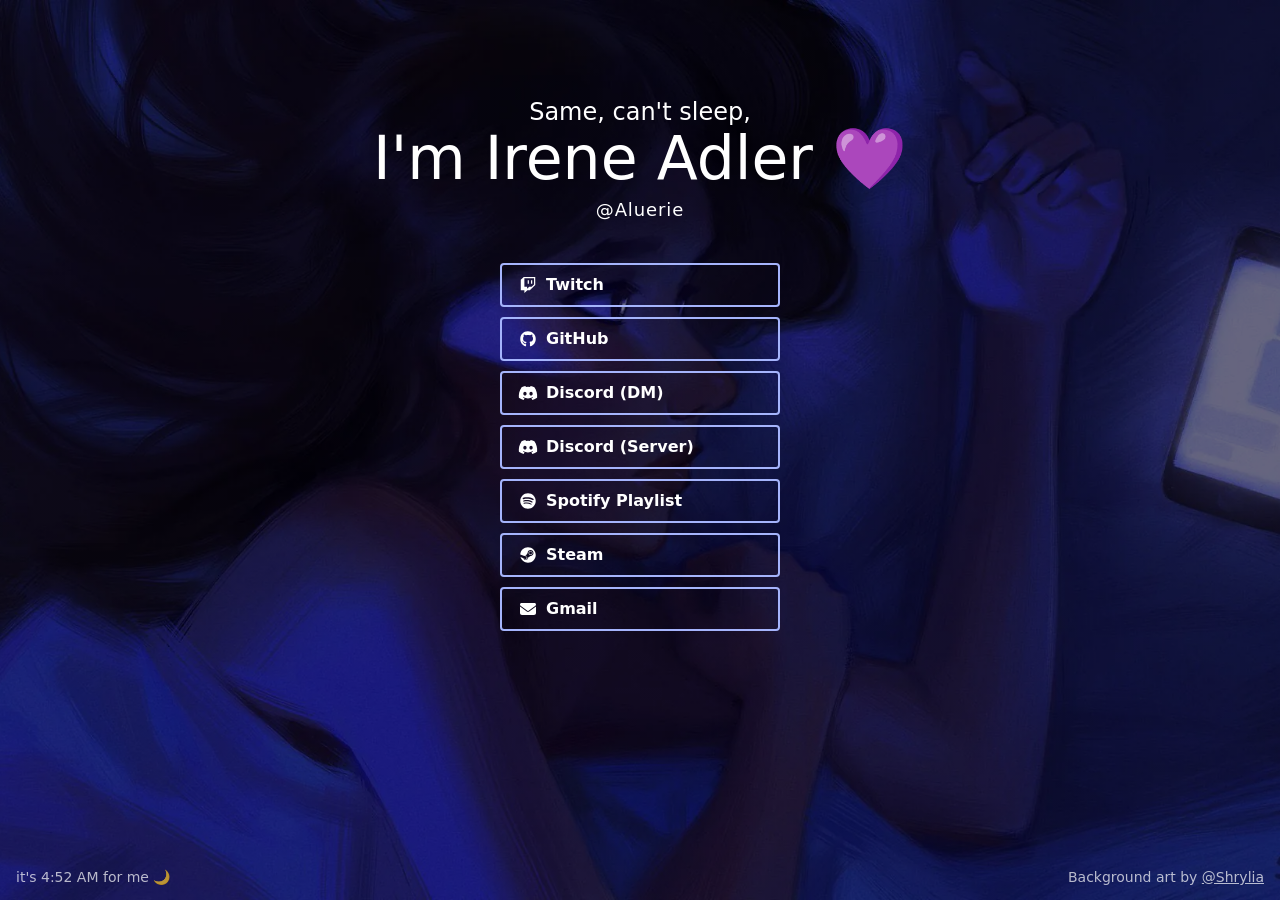
==== index.html @ 404676a6 "➕ Add a commented-out Bluesky link" ====
<!DOCTYPE html>
<html lang="en">
  <head>
    <meta charset="UTF-8">
    <meta name="viewport" content="width=device-width, initial-scale=1.0">
    <title>Irene Adler 💜 (@Aluerie)</title>
    <meta name="description"
          content="Hello there, I'm Irene Adler 💜 (@Aluerie). Links to my Twitch, GitHub, Discord and more.">
    <meta property="og:type" content="website">
    <meta property="og:url" content="https://aluerie.github.io/">
    <meta property="og:title" content="Hello there, I'm Irene Adler 💜 (@Aluerie)">
    <meta property="og:description" content="Links to my Twitch, GitHub, Discord and more">
    <!-- Link preview image, rendered from .github/og-image.html (see README). -->
    <meta property="og:image" content="https://aluerie.github.io/img/og.jpg">
    <meta property="og:image:width" content="1200">
    <meta property="og:image:height" content="630">
    <meta property="og:image:alt" content="Hello there, I'm Irene Adler 💜 @Aluerie, with Twitch, GitHub, Discord, Spotify and Steam links, over art of a girl lying in bed at night lit by her phone">
    <meta name="twitter:card" content="summary_large_image">
    <meta name="twitter:image" content="https://aluerie.github.io/img/og.jpg">
    <meta name="theme-color" content="#6366f1">
    <!-- Discord card shown when the link is posted in Discord.
         Its buttons copy the link list in <main> below: when a link changes, update both.
         Max 5 buttons per row; buttons only accept web links (no mailto:).
         Test after pushing: wait ~10 min, then post https://aluerie.github.io/?v=<new number>. -->
    <script id="discord:component-embed" type="application/json">
      {
        "component": {
          "type": 17,
          "accent_color": 6514417,
          "components": [
            {
              "type": 9,
              "components": [
                { "type": 10, "content": "### Hello there, I'm Irene Adler 💜\n-# @Aluerie" },
                { "type": 10, "content": "Links to my Twitch, GitHub, Discord and more" }
              ],
              "accessory": {
                "type": 11,
                "media": { "url": "https://avatars.githubusercontent.com/u/33165440" }
              }
            },
            {
              "type": 12,
              "items": [
                {
                  "media": { "url": "https://aluerie.github.io/img/background.jpg" },
                  "description": "A girl lying in bed at night, lit by the blue glow of her phone"
                }
              ]
            },
            {
              "type": 1,
              "components": [
                { "type": 2, "style": 5, "label": "Twitch", "emoji": { "name": "🎦" }, "url": "https://www.twitch.tv/irene_adler__" },
                { "type": 2, "style": 5, "label": "GitHub", "emoji": { "name": "💻" }, "url": "https://github.com/Aluerie" },
                { "type": 2, "style": 5, "label": "Discord (DM)", "emoji": { "name": "💬" }, "url": "https://discord.com/users/312204139751014400" },
                { "type": 2, "style": 5, "label": "Discord (Server)", "emoji": { "name": "🏠" }, "url": "https://discord.gg/K8FuDeP" }
              ]
            },
            {
              "type": 1,
              "components": [
                { "type": 2, "style": 5, "label": "Spotify Playlist", "emoji": { "name": "🎵" }, "url": "https://open.spotify.com/playlist/7fVAcuDPLVAUL8555vy8Kz" },
                { "type": 2, "style": 5, "label": "Steam", "emoji": { "name": "🎮" }, "url": "https://steamcommunity.com/id/dorothy_a/" }
              ]
            },
            { "type": 14, "divider": true, "spacing": 1 },
            { "type": 10, "content": "-# ✉️ aluerie@gmail.com · Background art by [@Shrylia](https://x.com/shrylia)" }
          ]
        }
      }
    </script>
    <link rel="icon" type="image/png" href="img/favicon.png">
    <link rel="apple-touch-icon" href="apple-touch-icon.png">
    <link rel="stylesheet" href="css/style.css">
    <script src="js/eggs.js" defer></script>
    <script src="js/hearts.js" defer></script>
    <script src="js/page.js" defer></script>
    <script src="js/status.js" defer></script>
  </head>
  <body>
    <!-- Icons: Font Awesome Free 6.5.2 by @fontawesome - https://fontawesome.com
         License - https://fontawesome.com/license/free (Icons: CC BY 4.0) -->
    <svg class="sprite" aria-hidden="true">
        <symbol id="i-twitch" viewBox="0 0 512 512"><path d="M391.17,103.47H352.54v109.7h38.63ZM285,103H246.37V212.75H285ZM120.83,0,24.31,91.42V420.58H140.14V512l96.53-91.42h77.25L487.69,256V0ZM449.07,237.75l-77.22,73.12H294.61l-67.6,64v-64H140.14V36.58H449.07Z"/></symbol>
        <symbol id="i-github" viewBox="0 0 496 512"><path d="M165.9 397.4c0 2-2.3 3.6-5.2 3.6-3.3.3-5.6-1.3-5.6-3.6 0-2 2.3-3.6 5.2-3.6 3-.3 5.6 1.3 5.6 3.6zm-31.1-4.5c-.7 2 1.3 4.3 4.3 4.9 2.6 1 5.6 0 6.2-2s-1.3-4.3-4.3-5.2c-2.6-.7-5.5.3-6.2 2.3zm44.2-1.7c-2.9.7-4.9 2.6-4.6 4.9.3 2 2.9 3.3 5.9 2.6 2.9-.7 4.9-2.6 4.6-4.6-.3-1.9-3-3.2-5.9-2.9zM244.8 8C106.1 8 0 113.3 0 252c0 110.9 69.8 205.8 169.5 239.2 12.8 2.3 17.3-5.6 17.3-12.1 0-6.2-.3-40.4-.3-61.4 0 0-70 15-84.7-29.8 0 0-11.4-29.1-27.8-36.6 0 0-22.9-15.7 1.6-15.4 0 0 24.9 2 38.6 25.8 21.9 38.6 58.6 27.5 72.9 20.9 2.3-16 8.8-27.1 16-33.7-55.9-6.2-112.3-14.3-112.3-110.5 0-27.5 7.6-41.3 23.6-58.9-2.6-6.5-11.1-33.3 2.6-67.9 20.9-6.5 69 27 69 27 20-5.6 41.5-8.5 62.8-8.5s42.8 2.9 62.8 8.5c0 0 48.1-33.6 69-27 13.7 34.7 5.2 61.4 2.6 67.9 16 17.7 25.8 31.5 25.8 58.9 0 96.5-58.9 104.2-114.8 110.5 9.2 7.9 17 22.9 17 46.4 0 33.7-.3 75.4-.3 83.6 0 6.5 4.6 14.4 17.3 12.1C428.2 457.8 496 362.9 496 252 496 113.3 383.5 8 244.8 8zM97.2 352.9c-1.3 1-1 3.3.7 5.2 1.6 1.6 3.9 2.3 5.2 1 1.3-1 1-3.3-.7-5.2-1.6-1.6-3.9-2.3-5.2-1zm-10.8-8.1c-.7 1.3.3 2.9 2.3 3.9 1.6 1 3.6.7 4.3-.7.7-1.3-.3-2.9-2.3-3.9-2-.6-3.6-.3-4.3.7zm32.4 35.6c-1.6 1.3-1 4.3 1.3 6.2 2.3 2.3 5.2 2.6 6.5 1 1.3-1.3.7-4.3-1.3-6.2-2.2-2.3-5.2-2.6-6.5-1zm-11.4-14.7c-1.6 1-1.6 3.6 0 5.9 1.6 2.3 4.3 3.3 5.6 2.3 1.6-1.3 1.6-3.9 0-6.2-1.4-2.3-4-3.3-5.6-2z"/></symbol>
        <symbol id="i-discord" viewBox="0 0 640 512"><path d="M524.531,69.836a1.5,1.5,0,0,0-.764-.7A485.065,485.065,0,0,0,404.081,32.03a1.816,1.816,0,0,0-1.923.91,337.461,337.461,0,0,0-14.9,30.6,447.848,447.848,0,0,0-134.426,0,309.541,309.541,0,0,0-15.135-30.6,1.89,1.89,0,0,0-1.924-.91A483.689,483.689,0,0,0,116.085,69.137a1.712,1.712,0,0,0-.788.676C39.068,183.651,18.186,294.69,28.43,404.354a2.016,2.016,0,0,0,.765,1.375A487.666,487.666,0,0,0,176.02,479.918a1.9,1.9,0,0,0,2.063-.676A348.2,348.2,0,0,0,208.12,430.4a1.86,1.86,0,0,0-1.019-2.588,321.173,321.173,0,0,1-45.868-21.853,1.885,1.885,0,0,1-.185-3.126c3.082-2.309,6.166-4.711,9.109-7.137a1.819,1.819,0,0,1,1.9-.256c96.229,43.917,200.41,43.917,295.5,0a1.812,1.812,0,0,1,1.924.233c2.944,2.426,6.027,4.851,9.132,7.16a1.884,1.884,0,0,1-.162,3.126,301.407,301.407,0,0,1-45.89,21.83,1.875,1.875,0,0,0-1,2.611,391.055,391.055,0,0,0,30.014,48.815,1.864,1.864,0,0,0,2.063.7A486.048,486.048,0,0,0,610.7,405.729a1.882,1.882,0,0,0,.765-1.352C623.729,277.594,590.933,167.465,524.531,69.836ZM222.491,337.58c-28.972,0-52.844-26.587-52.844-59.239S193.056,219.1,222.491,219.1c29.665,0,53.306,26.82,52.843,59.239C275.334,310.993,251.924,337.58,222.491,337.58Zm195.38,0c-28.971,0-52.843-26.587-52.843-59.239S388.437,219.1,417.871,219.1c29.667,0,53.307,26.82,52.844,59.239C470.715,310.993,447.538,337.58,417.871,337.58Z"/></symbol>
        <symbol id="i-spotify" viewBox="0 0 496 512"><path d="M248 8C111.1 8 0 119.1 0 256s111.1 248 248 248 248-111.1 248-248S384.9 8 248 8zm100.7 364.9c-4.2 0-6.8-1.3-10.7-3.6-62.4-37.6-135-39.2-206.7-24.5-3.9 1-9 2.6-11.9 2.6-9.7 0-15.8-7.7-15.8-15.8 0-10.3 6.1-15.2 13.6-16.8 81.9-18.1 165.6-16.5 237 26.2 6.1 3.9 9.7 7.4 9.7 16.5s-7.1 15.4-15.2 15.4zm26.9-65.6c-5.2 0-8.7-2.3-12.3-4.2-62.5-37-155.7-51.9-238.6-29.4-4.8 1.3-7.4 2.6-11.9 2.6-10.7 0-19.4-8.7-19.4-19.4s5.2-17.8 15.5-20.7c27.8-7.8 56.2-13.6 97.8-13.6 64.9 0 127.6 16.1 177 45.5 8.1 4.8 11.3 11 11.3 19.7-.1 10.8-8.5 19.5-19.4 19.5zm31-76.2c-5.2 0-8.4-1.3-12.9-3.9-71.2-42.5-198.5-52.7-280.9-29.7-3.6 1-8.1 2.6-12.9 2.6-13.2 0-23.3-10.3-23.3-23.6 0-13.6 8.4-21.3 17.4-23.9 35.2-10.3 74.6-15.2 117.5-15.2 73 0 149.5 15.2 205.4 47.8 7.8 4.5 12.9 10.7 12.9 22.6 0 13.6-11 23.3-23.2 23.3z"/></symbol>
        <symbol id="i-steam" viewBox="0 0 496 512"><path d="M496 256c0 137-111.2 248-248.4 248-113.8 0-209.6-76.3-239-180.4l95.2 39.3c6.4 32.1 34.9 56.4 68.9 56.4 39.2 0 71.9-32.4 70.2-73.5l84.5-60.2c52.1 1.3 95.8-40.9 95.8-93.5 0-51.6-42-93.5-93.7-93.5s-93.7 42-93.7 93.5v1.2L176.6 279c-15.5-.9-30.7 3.4-43.5 12.1L0 236.1C10.2 108.4 117.1 8 247.6 8 384.8 8 496 119 496 256zM155.7 384.3l-30.5-12.6a52.79 52.79 0 0 0 27.2 25.8c26.9 11.2 57.8-1.6 69-28.4 5.4-13 5.5-27.3.1-40.3-5.4-13-15.5-23.2-28.5-28.6-12.9-5.4-26.7-5.2-38.9-.6l31.5 13c19.8 8.2 29.2 30.9 20.9 50.7-8.3 19.9-31 29.2-50.8 21zm173.8-129.9c-34.4 0-62.4-28-62.4-62.3s28-62.3 62.4-62.3 62.4 28 62.4 62.3-27.9 62.3-62.4 62.3zm.1-15.6c25.9 0 46.9-21 46.9-46.8 0-25.9-21-46.8-46.9-46.8s-46.9 21-46.9 46.8c.1 25.8 21.1 46.8 46.9 46.8z"/></symbol>
        <symbol id="i-reddit-alien" viewBox="0 0 512 512"><path d="M373 138.6c-25.2 0-46.3-17.5-51.9-41l0 0c-30.6 4.3-54.2 30.7-54.2 62.4l0 .2c47.4 1.8 90.6 15.1 124.9 36.3c12.6-9.7 28.4-15.5 45.5-15.5c41.3 0 74.7 33.4 74.7 74.7c0 29.8-17.4 55.5-42.7 67.5c-2.4 86.8-97 156.6-213.2 156.6S45.5 410.1 43 323.4C17.6 311.5 0 285.7 0 255.7c0-41.3 33.4-74.7 74.7-74.7c17.2 0 33 5.8 45.7 15.6c34-21.1 76.8-34.4 123.7-36.4l0-.3c0-44.3 33.7-80.9 76.8-85.5C325.8 50.2 347.2 32 373 32c29.4 0 53.3 23.9 53.3 53.3s-23.9 53.3-53.3 53.3zM157.5 255.3c-20.9 0-38.9 20.8-40.2 47.9s17.1 38.1 38 38.1s36.6-9.8 37.8-36.9s-14.7-49.1-35.7-49.1zM395 303.1c-1.2-27.1-19.2-47.9-40.2-47.9s-36.9 22-35.7 49.1c1.2 27.1 16.9 36.9 37.8 36.9s39.3-11 38-38.1zm-60.1 70.8c1.5-3.6-1-7.7-4.9-8.1c-23-2.3-47.9-3.6-73.8-3.6s-50.8 1.3-73.8 3.6c-3.9 .4-6.4 4.5-4.9 8.1c12.9 30.8 43.3 52.4 78.7 52.4s65.8-21.6 78.7-52.4z"/></symbol>
        <symbol id="i-x-twitter" viewBox="0 0 512 512"><path d="M389.2 48h70.6L305.6 224.2 487 464H345L233.7 318.6 106.5 464H35.8L200.7 275.5 26.8 48H172.4L272.9 180.9 389.2 48zM364.4 421.8h39.1L151.1 88h-42L364.4 421.8z"/></symbol>
        <!-- From Font Awesome Free 6.7.2 (6.5.2 has no Bluesky logo). -->
        <symbol id="i-bluesky" viewBox="0 0 512 512"><path d="M111.8 62.2C170.2 105.9 233 194.7 256 242.4c23-47.6 85.8-136.4 144.2-180.2c42.1-31.6 110.3-56 110.3 21.8c0 15.5-8.9 130.5-14.1 149.2C478.2 298 412 314.6 353.1 304.5c102.9 17.5 129.1 75.5 72.5 133.5c-107.4 110.2-154.3-27.6-166.3-62.9l0 0c-1.7-4.9-2.6-7.8-3.3-7.8s-1.6 3-3.3 7.8l0 0c-12 35.3-59 173.1-166.3 62.9c-56.5-58-30.4-116 72.5-133.5C100 314.6 33.8 298 15.7 233.1C10.4 214.4 1.5 99.4 1.5 83.9c0-77.8 68.2-53.4 110.3-21.8z"/></symbol>
        <symbol id="i-envelope" viewBox="0 0 512 512"><path d="M48 64C21.5 64 0 85.5 0 112c0 15.1 7.1 29.3 19.2 38.4L236.8 313.6c11.4 8.5 27 8.5 38.4 0L492.8 150.4c12.1-9.1 19.2-23.3 19.2-38.4c0-26.5-21.5-48-48-48H48zM0 176V384c0 35.3 28.7 64 64 64H448c35.3 0 64-28.7 64-64V176L294.4 339.2c-22.8 17.1-54 17.1-76.8 0L0 176z"/></symbol>
    </svg>
    <main>
      <p class="greeting">Hello there,</p>
      <h1>I'm Irene Adler <span class="heart-egg">💜</span></h1>
      <button class="handle" type="button" title="Copy handle">@Aluerie</button>
      <!-- These links are repeated in the Discord card JSON in <head>: when a link changes, update both.
           A new button needs a brand-* class in css/style.css and, if it's a new logo, an icon <symbol> above. -->
      <ul>
        <li>
          <a class="link-btn brand-twitch" href="https://www.twitch.tv/irene_adler__">
            <svg class="icon" aria-hidden="true"><use href="#i-twitch"/></svg><span>Twitch</span></a>
        </li>
        <li>
          <a class="link-btn brand-github" href="https://github.com/Aluerie">
            <svg class="icon" aria-hidden="true"><use href="#i-github"/></svg><span>GitHub</span></a>
        </li>
        <li>
          <a class="link-btn brand-discord" href="https://discord.com/users/312204139751014400">
            <svg class="icon" aria-hidden="true"><use href="#i-discord"/></svg><span>Discord (DM)</span></a>
        </li>
        <li>
          <a class="link-btn brand-discord" href="https://discord.gg/K8FuDeP">
            <svg class="icon" aria-hidden="true"><use href="#i-discord"/></svg><span>Discord (Server)</span></a>
        </li>
        <li>
          <a class="link-btn brand-spotify" href="https://open.spotify.com/playlist/7fVAcuDPLVAUL8555vy8Kz">
            <svg class="icon" aria-hidden="true"><use href="#i-spotify"/></svg><span>Spotify Playlist</span></a>
        </li>
        <li>
          <a class="link-btn brand-steam" href="https://steamcommunity.com/id/dorothy_a/">
            <svg class="icon" aria-hidden="true"><use href="#i-steam"/></svg><span>Steam</span></a>
        </li>
        <!--
        <li>
          <a class="link-btn brand-reddit" href="https://www.reddit.com/u/Aluerie">
            <svg class="icon" aria-hidden="true"><use href="#i-reddit-alien"/></svg><span>Reddit</span></a>
        </li>
        <li>
          <a class="link-btn brand-x" href="https://x.com/AluerieX">
            <svg class="icon" aria-hidden="true"><use href="#i-x-twitter"/></svg><span>X</span></a>
        </li>
        <li>
          <a class="link-btn brand-bluesky" href="https://bsky.app/profile/aluerie.bsky.social">
            <svg class="icon" aria-hidden="true"><use href="#i-bluesky"/></svg><span>Bluesky</span></a>
        </li>
        -->
        <li>
          <a class="link-btn brand-email" href="mailto:aluerie@gmail.com">
            <svg class="icon" aria-hidden="true"><use href="#i-envelope"/></svg><span>Gmail</span></a>
        </li>
      </ul>
    </main>
    <p class="my-time" hidden></p>
    <footer>
      Background art by <a href="https://x.com/shrylia">@Shrylia</a>
    </footer>
  </body>
</html>
---- css/style.css ----
:root {
    --accent: #6366f1;
    --accent-light: #a5b4fc;
}

*,
*::before,
*::after {
    box-sizing: border-box;
}

body {
    margin: 0;
    padding: 6rem 1rem 2rem;
    font-family: ui-sans-serif, system-ui, sans-serif, "Apple Color Emoji", "Segoe UI Emoji", "Segoe UI Symbol", "Noto Color Emoji";
    line-height: 1.5;
    color: #fff;
    background-color: #0b0b2a;
    background-image: linear-gradient(rgba(0, 0, 0, 0.5), rgba(0, 0, 0, 0.5)), url('../img/background.jpg');
    /* Browsers that understand this load the smaller WebP; older ones keep the JPG above. */
    background-image: linear-gradient(rgba(0, 0, 0, 0.5), rgba(0, 0, 0, 0.5)),
        image-set(url('../img/background.webp') type('image/webp'), url('../img/background.jpg') type('image/jpeg'));
    background-position: center;
    background-size: cover;
    background-repeat: no-repeat;
    background-attachment: fixed;
    min-height: 100vh;
    user-select: none;
    -webkit-user-select: none;
}

main {
    text-align: center;
}

p,
h1,
ul {
    margin: 0;
}

.greeting {
    font-size: 1.5rem;
    line-height: 2rem;
}

h1 {
    font-size: clamp(2.25rem, 9vw, 3.75rem);
    font-weight: normal;
    line-height: 1;
}

.handle {
    margin-top: 0.5rem;
    padding: 0 0.25rem;
    border: 0;
    border-radius: 0.25rem;
    background: none;
    color: inherit;
    font: inherit;
    font-size: 1.125rem;
    letter-spacing: 0.05em;
    cursor: pointer;
}

.handle:hover {
    color: var(--accent-light);
}

.handle:focus-visible {
    outline: 2px solid var(--accent-light);
    outline-offset: 2px;
}

/* "it's 1:52 AM for me 🌙" in the bottom-left corner, opposite the art credit. */
.my-time {
    position: fixed;
    left: 1rem;
    bottom: calc(0.75rem + env(safe-area-inset-bottom, 0px));
    margin: 0;
    font-size: 0.875rem;
    opacity: 0.7;
}

/* "🎵 Небо · SadSvit" just above the clock while I'm listening to something. */
.now-playing {
    position: fixed;
    left: 1rem;
    bottom: calc(2.15rem + env(safe-area-inset-bottom, 0px));
    max-width: calc(100vw - 2rem);
    margin: 0;
    overflow: hidden;
    font-size: 0.875rem;
    white-space: nowrap;
    text-overflow: ellipsis;
    opacity: 0.7;
}

/* Twitch button while the stream is live: a pulsing glow and a LIVE badge. */
.link-btn.is-live {
    border-color: #a970ff;
    box-shadow: 0 0 14px rgba(169, 112, 255, 0.6);
}

.live-badge {
    margin-left: auto;
    padding: 0 0.4rem;
    border-radius: 0.25rem;
    background: #e91916;
    font-size: 0.75rem;
    letter-spacing: 0.05em;
    line-height: 1.4;
}

@keyframes live-pulse {
    50% { box-shadow: 0 0 26px rgba(169, 112, 255, 0.95); }
}

@media (prefers-reduced-motion: no-preference) {
    .link-btn.is-live {
        animation: live-pulse 2s ease-in-out infinite;
    }
}

ul {
    list-style: none;
    padding: 0;
    margin-top: 2.5rem;
}

li {
    margin-bottom: 10px;
}

li:last-child {
    margin-bottom: 0;
}

.link-btn {
    display: inline-flex;
    align-items: center;
    gap: 0.5rem;
    min-width: 280px;
    padding: 0.5rem 1rem;
    border: 2px solid var(--accent-light);
    border-radius: 0.25rem;
    color: inherit;
    font-weight: bold;
    text-decoration: none;
    -webkit-user-drag: none;
    transition: background-color 0.2s, box-shadow 0.2s;
}

.link-btn-center {
    justify-content: center;
}

button.link-btn {
    background: none;
    font: inherit;
    font-weight: bold;
    cursor: pointer;
}

.link-btn .icon {
    width: 1.25em;
    height: 1em;
    flex-shrink: 0;
    fill: currentColor;
    transition: color 0.2s;
}

.link-btn:hover {
    background-color: rgba(99, 102, 241, 0.3);
    box-shadow: 0 0 18px rgba(99, 102, 241, 0.6);
}

/* Logo colour each button turns to on hover. */
.brand-twitch { --brand: #a970ff; }
.brand-github { --brand: #ffffff; }
.brand-discord { --brand: #5865f2; }
.brand-spotify { --brand: #1ed760; }
.brand-steam { --brand: #66c0f4; }
.brand-reddit { --brand: #ff4500; }
.brand-x { --brand: #ffffff; }
.brand-bluesky { --brand: #1185fe; }
.brand-email { --brand: #ea4335; }

/* Holds the icon shapes; never shown itself. */
.sprite {
    position: absolute;
    width: 0;
    height: 0;
}

.link-btn:hover .icon {
    color: var(--brand, currentColor);
}

/* Fade the page in piece by piece when it opens. */
@keyframes rise {
    from {
        opacity: 0;
        transform: translateY(8px);
    }
}

@media (prefers-reduced-motion: no-preference) {
    .greeting,
    h1,
    .handle,
    li {
        animation: rise 0.5s ease-out both;
    }

    h1 { animation-delay: 80ms; }
    .handle { animation-delay: 160ms; }
    li:nth-child(1) { animation-delay: 240ms; }
    li:nth-child(2) { animation-delay: 300ms; }
    li:nth-child(3) { animation-delay: 360ms; }
    li:nth-child(4) { animation-delay: 420ms; }
    li:nth-child(5) { animation-delay: 480ms; }
    li:nth-child(6) { animation-delay: 540ms; }
    li:nth-child(7) { animation-delay: 600ms; }
}

.link-btn:focus-visible {
    outline: 2px solid var(--accent-light);
    outline-offset: 2px;
}

.heart {
    position: fixed;
    z-index: 10;
    pointer-events: none;
    user-select: none;
    line-height: 1;
}

/* Pop-up notifications used by the easter eggs: a stack in the top-right corner. */
.toasts {
    position: fixed;
    top: calc(1rem + env(safe-area-inset-top, 0px));
    right: 1rem;
    z-index: 30;
    width: min(23rem, calc(100vw - 2rem));
    transition: height 0.3s;
}

.toast {
    position: absolute;
    top: 0;
    right: 0;
    left: 0;
    overflow: hidden;
    padding: 0.75rem 1rem;
    border: 1px solid rgba(165, 180, 252, 0.35);
    border-radius: 0.875rem;
    background: rgba(17, 17, 48, 0.92);
    -webkit-backdrop-filter: blur(12px);
    backdrop-filter: blur(12px);
    box-shadow: 0 8px 30px rgba(0, 0, 0, 0.45);
    cursor: pointer;
    transform-origin: top center;
    transition: transform 0.3s ease, opacity 0.3s, height 0.3s ease, color 0.3s;
}

/* Cards behind the front one only show their edge, so hide their text. */
.toast.behind {
    color: transparent;
}

.toast.behind .toast-app {
    opacity: 0;
}

.toast.entering {
    opacity: 0 !important;
    transform: translateX(110%) !important;
}

.toast.leaving {
    opacity: 0 !important;
    transform: translateX(110%) !important;
    pointer-events: none;
}

/* Header row, like a phone notification: [icon] App name ........ now */
.toast-app {
    display: flex;
    align-items: center;
    gap: 0.5rem;
    margin-bottom: 0.35rem;
    font-size: 0.8rem;
    transition: opacity 0.3s;
}

.toast-app-name,
.toast-time {
    opacity: 0.7;
}

.toast-time {
    margin-left: auto;
}

.toast-icon {
    display: inline-flex;
    flex-shrink: 0;
    align-items: center;
    justify-content: center;
    width: 1.5rem;
    height: 1.5rem;
    border-radius: 0.375rem;
    font-size: 0.95rem;
    line-height: 1;
}

.toast-icon svg {
    width: 0.95rem;
    height: 0.95rem;
    fill: #fff;
}

.toast-title {
    font-weight: bold;
}

.toast-media {
    display: flex;
    align-items: center;
    gap: 0.75rem;
}

.toast-image {
    width: 3.5rem;
    height: 3.5rem;
    flex-shrink: 0;
    border-radius: 0.375rem;
    object-fit: cover;
    transition: opacity 0.3s;
}

/* Cards behind the front one hide their picture like they hide their text. */
.toast.behind .toast-image {
    opacity: 0;
}

/* Invisible click target over the phone in the background art. */
.phone-spot {
    position: fixed;
    z-index: 1;
    border-radius: 1rem;
    cursor: pointer;
}

/* 404 mini-game. */
.catch-heart {
    position: fixed;
    top: 0;
    z-index: 15;
    padding: 0.5rem;
    border: 0;
    background: none;
    font-size: 2.25rem;
    line-height: 1;
    cursor: pointer;
    touch-action: manipulation;
    transition: opacity 0.25s, scale 0.25s;
}

.catch-heart.popped {
    opacity: 0;
    scale: 1.8;
    pointer-events: none;
}

.hud {
    position: fixed;
    top: calc(1rem + env(safe-area-inset-top, 0px));
    left: 50%;
    z-index: 20;
    transform: translateX(-50%);
    font-size: 1.25rem;
    font-weight: bold;
    white-space: pre;
}

@keyframes ouch {
    25% { box-shadow: inset 0 0 120px rgba(239, 68, 68, 0.6); }
}

body.ouch {
    animation: ouch 0.4s;
}

@media (prefers-reduced-motion: reduce) {
    .toasts,
    .toast,
    .toast-app,
    .catch-heart {
        transition: none;
    }
}

footer {
    position: fixed;
    right: 1rem;
    bottom: calc(0.75rem + env(safe-area-inset-bottom, 0px));
    font-size: 0.875rem;
    opacity: 0.7;
}

footer a {
    color: inherit;
}

footer a:hover,
footer a:focus-visible {
    color: var(--accent-light);
}
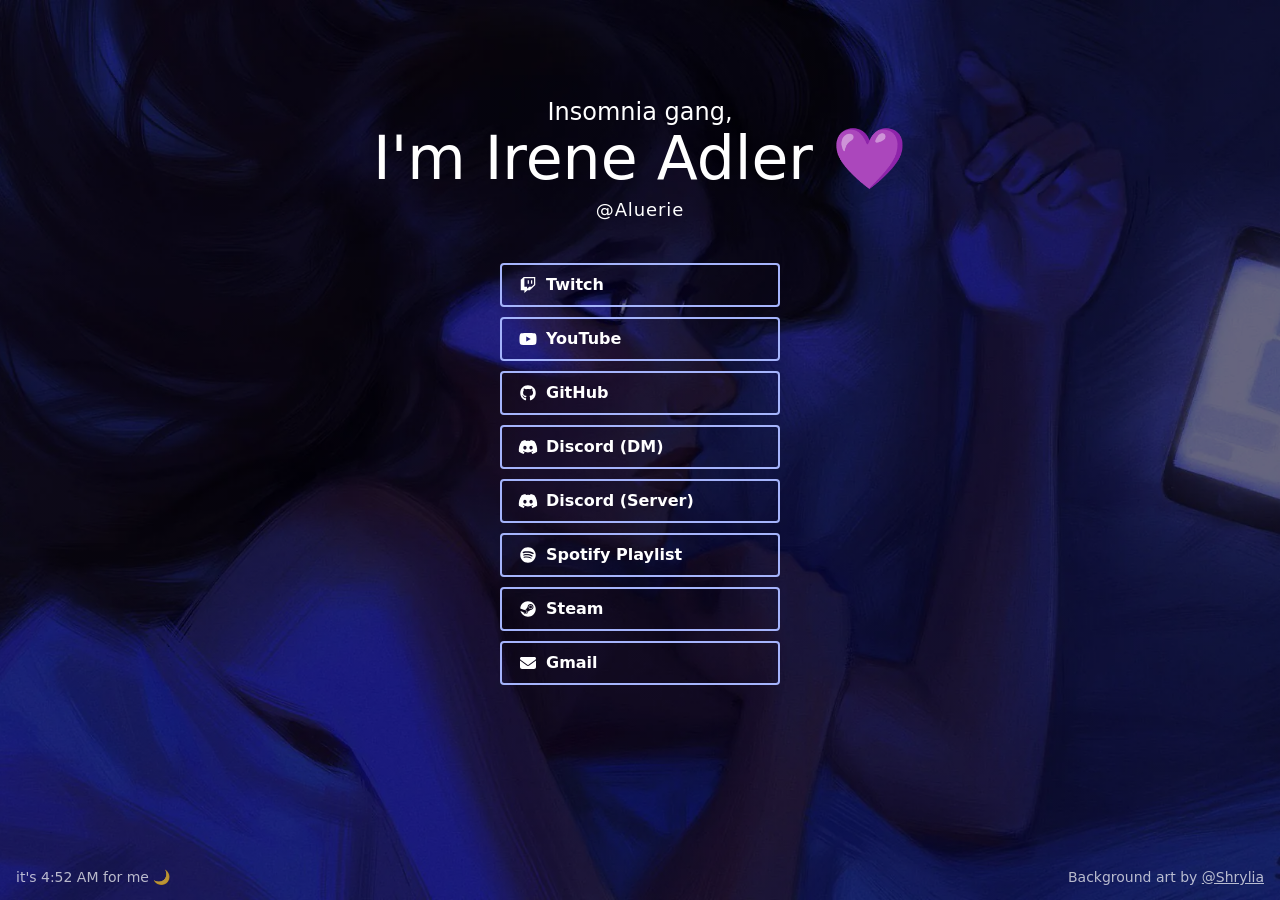
==== commit 032baf86: "➕ Add YouTube link" ====
--- a/index.html
+++ b/index.html
@@ -52,6 +52,7 @@
               "type": 1,
               "components": [
                 { "type": 2, "style": 5, "label": "Twitch", "emoji": { "name": "🎦" }, "url": "https://www.twitch.tv/irene_adler__" },
+                { "type": 2, "style": 5, "label": "YouTube", "emoji": { "name": "▶️" }, "url": "https://www.youtube.com/@Aluerie" },
                 { "type": 2, "style": 5, "label": "GitHub", "emoji": { "name": "💻" }, "url": "https://github.com/Aluerie" },
                 { "type": 2, "style": 5, "label": "Discord (DM)", "emoji": { "name": "💬" }, "url": "https://discord.com/users/312204139751014400" },
                 { "type": 2, "style": 5, "label": "Discord (Server)", "emoji": { "name": "🏠" }, "url": "https://discord.gg/K8FuDeP" }
@@ -83,6 +84,7 @@
          License - https://fontawesome.com/license/free (Icons: CC BY 4.0) -->
     <svg class="sprite" aria-hidden="true">
         <symbol id="i-twitch" viewBox="0 0 512 512"><path d="M391.17,103.47H352.54v109.7h38.63ZM285,103H246.37V212.75H285ZM120.83,0,24.31,91.42V420.58H140.14V512l96.53-91.42h77.25L487.69,256V0ZM449.07,237.75l-77.22,73.12H294.61l-67.6,64v-64H140.14V36.58H449.07Z"/></symbol>
+        <symbol id="i-youtube" viewBox="0 0 576 512"><path d="M549.655 124.083c-6.281-23.65-24.787-42.276-48.284-48.597C458.781 64 288 64 288 64S117.22 64 74.629 75.486c-23.497 6.322-42.003 24.947-48.284 48.597-11.412 42.867-11.412 132.305-11.412 132.305s0 89.438 11.412 132.305c6.281 23.65 24.787 41.5 48.284 47.821C117.22 448 288 448 288 448s170.78 0 213.371-11.486c23.497-6.321 42.003-24.171 48.284-47.821 11.412-42.867 11.412-132.305 11.412-132.305s0-89.438-11.412-132.305zm-317.51 213.508V175.185l142.739 81.205-142.739 81.201z"/></symbol>
         <symbol id="i-github" viewBox="0 0 496 512"><path d="M165.9 397.4c0 2-2.3 3.6-5.2 3.6-3.3.3-5.6-1.3-5.6-3.6 0-2 2.3-3.6 5.2-3.6 3-.3 5.6 1.3 5.6 3.6zm-31.1-4.5c-.7 2 1.3 4.3 4.3 4.9 2.6 1 5.6 0 6.2-2s-1.3-4.3-4.3-5.2c-2.6-.7-5.5.3-6.2 2.3zm44.2-1.7c-2.9.7-4.9 2.6-4.6 4.9.3 2 2.9 3.3 5.9 2.6 2.9-.7 4.9-2.6 4.6-4.6-.3-1.9-3-3.2-5.9-2.9zM244.8 8C106.1 8 0 113.3 0 252c0 110.9 69.8 205.8 169.5 239.2 12.8 2.3 17.3-5.6 17.3-12.1 0-6.2-.3-40.4-.3-61.4 0 0-70 15-84.7-29.8 0 0-11.4-29.1-27.8-36.6 0 0-22.9-15.7 1.6-15.4 0 0 24.9 2 38.6 25.8 21.9 38.6 58.6 27.5 72.9 20.9 2.3-16 8.8-27.1 16-33.7-55.9-6.2-112.3-14.3-112.3-110.5 0-27.5 7.6-41.3 23.6-58.9-2.6-6.5-11.1-33.3 2.6-67.9 20.9-6.5 69 27 69 27 20-5.6 41.5-8.5 62.8-8.5s42.8 2.9 62.8 8.5c0 0 48.1-33.6 69-27 13.7 34.7 5.2 61.4 2.6 67.9 16 17.7 25.8 31.5 25.8 58.9 0 96.5-58.9 104.2-114.8 110.5 9.2 7.9 17 22.9 17 46.4 0 33.7-.3 75.4-.3 83.6 0 6.5 4.6 14.4 17.3 12.1C428.2 457.8 496 362.9 496 252 496 113.3 383.5 8 244.8 8zM97.2 352.9c-1.3 1-1 3.3.7 5.2 1.6 1.6 3.9 2.3 5.2 1 1.3-1 1-3.3-.7-5.2-1.6-1.6-3.9-2.3-5.2-1zm-10.8-8.1c-.7 1.3.3 2.9 2.3 3.9 1.6 1 3.6.7 4.3-.7.7-1.3-.3-2.9-2.3-3.9-2-.6-3.6-.3-4.3.7zm32.4 35.6c-1.6 1.3-1 4.3 1.3 6.2 2.3 2.3 5.2 2.6 6.5 1 1.3-1.3.7-4.3-1.3-6.2-2.2-2.3-5.2-2.6-6.5-1zm-11.4-14.7c-1.6 1-1.6 3.6 0 5.9 1.6 2.3 4.3 3.3 5.6 2.3 1.6-1.3 1.6-3.9 0-6.2-1.4-2.3-4-3.3-5.6-2z"/></symbol>
         <symbol id="i-discord" viewBox="0 0 640 512"><path d="M524.531,69.836a1.5,1.5,0,0,0-.764-.7A485.065,485.065,0,0,0,404.081,32.03a1.816,1.816,0,0,0-1.923.91,337.461,337.461,0,0,0-14.9,30.6,447.848,447.848,0,0,0-134.426,0,309.541,309.541,0,0,0-15.135-30.6,1.89,1.89,0,0,0-1.924-.91A483.689,483.689,0,0,0,116.085,69.137a1.712,1.712,0,0,0-.788.676C39.068,183.651,18.186,294.69,28.43,404.354a2.016,2.016,0,0,0,.765,1.375A487.666,487.666,0,0,0,176.02,479.918a1.9,1.9,0,0,0,2.063-.676A348.2,348.2,0,0,0,208.12,430.4a1.86,1.86,0,0,0-1.019-2.588,321.173,321.173,0,0,1-45.868-21.853,1.885,1.885,0,0,1-.185-3.126c3.082-2.309,6.166-4.711,9.109-7.137a1.819,1.819,0,0,1,1.9-.256c96.229,43.917,200.41,43.917,295.5,0a1.812,1.812,0,0,1,1.924.233c2.944,2.426,6.027,4.851,9.132,7.16a1.884,1.884,0,0,1-.162,3.126,301.407,301.407,0,0,1-45.89,21.83,1.875,1.875,0,0,0-1,2.611,391.055,391.055,0,0,0,30.014,48.815,1.864,1.864,0,0,0,2.063.7A486.048,486.048,0,0,0,610.7,405.729a1.882,1.882,0,0,0,.765-1.352C623.729,277.594,590.933,167.465,524.531,69.836ZM222.491,337.58c-28.972,0-52.844-26.587-52.844-59.239S193.056,219.1,222.491,219.1c29.665,0,53.306,26.82,52.843,59.239C275.334,310.993,251.924,337.58,222.491,337.58Zm195.38,0c-28.971,0-52.843-26.587-52.843-59.239S388.437,219.1,417.871,219.1c29.667,0,53.307,26.82,52.844,59.239C470.715,310.993,447.538,337.58,417.871,337.58Z"/></symbol>
         <symbol id="i-spotify" viewBox="0 0 496 512"><path d="M248 8C111.1 8 0 119.1 0 256s111.1 248 248 248 248-111.1 248-248S384.9 8 248 8zm100.7 364.9c-4.2 0-6.8-1.3-10.7-3.6-62.4-37.6-135-39.2-206.7-24.5-3.9 1-9 2.6-11.9 2.6-9.7 0-15.8-7.7-15.8-15.8 0-10.3 6.1-15.2 13.6-16.8 81.9-18.1 165.6-16.5 237 26.2 6.1 3.9 9.7 7.4 9.7 16.5s-7.1 15.4-15.2 15.4zm26.9-65.6c-5.2 0-8.7-2.3-12.3-4.2-62.5-37-155.7-51.9-238.6-29.4-4.8 1.3-7.4 2.6-11.9 2.6-10.7 0-19.4-8.7-19.4-19.4s5.2-17.8 15.5-20.7c27.8-7.8 56.2-13.6 97.8-13.6 64.9 0 127.6 16.1 177 45.5 8.1 4.8 11.3 11 11.3 19.7-.1 10.8-8.5 19.5-19.4 19.5zm31-76.2c-5.2 0-8.4-1.3-12.9-3.9-71.2-42.5-198.5-52.7-280.9-29.7-3.6 1-8.1 2.6-12.9 2.6-13.2 0-23.3-10.3-23.3-23.6 0-13.6 8.4-21.3 17.4-23.9 35.2-10.3 74.6-15.2 117.5-15.2 73 0 149.5 15.2 205.4 47.8 7.8 4.5 12.9 10.7 12.9 22.6 0 13.6-11 23.3-23.2 23.3z"/></symbol>
@@ -103,6 +105,10 @@
         <li>
           <a class="link-btn brand-twitch" href="https://www.twitch.tv/irene_adler__">
             <svg class="icon" aria-hidden="true"><use href="#i-twitch"/></svg><span>Twitch</span></a>
+        </li>
+        <li>
+          <a class="link-btn brand-youtube" href="https://www.youtube.com/@Aluerie">
+            <svg class="icon" aria-hidden="true"><use href="#i-youtube"/></svg><span>YouTube</span></a>
         </li>
         <li>
           <a class="link-btn brand-github" href="https://github.com/Aluerie">
--- a/css/style.css
+++ b/css/style.css
@@ -177,6 +177,7 @@
 
 /* Logo colour each button turns to on hover. */
 .brand-twitch { --brand: #a970ff; }
+.brand-youtube { --brand: #ff0033; }
 .brand-github { --brand: #ffffff; }
 .brand-discord { --brand: #5865f2; }
 .brand-spotify { --brand: #1ed760; }
@@ -222,6 +223,7 @@
     li:nth-child(5) { animation-delay: 480ms; }
     li:nth-child(6) { animation-delay: 540ms; }
     li:nth-child(7) { animation-delay: 600ms; }
+    li:nth-child(8) { animation-delay: 660ms; }
 }
 
 .link-btn:focus-visible {
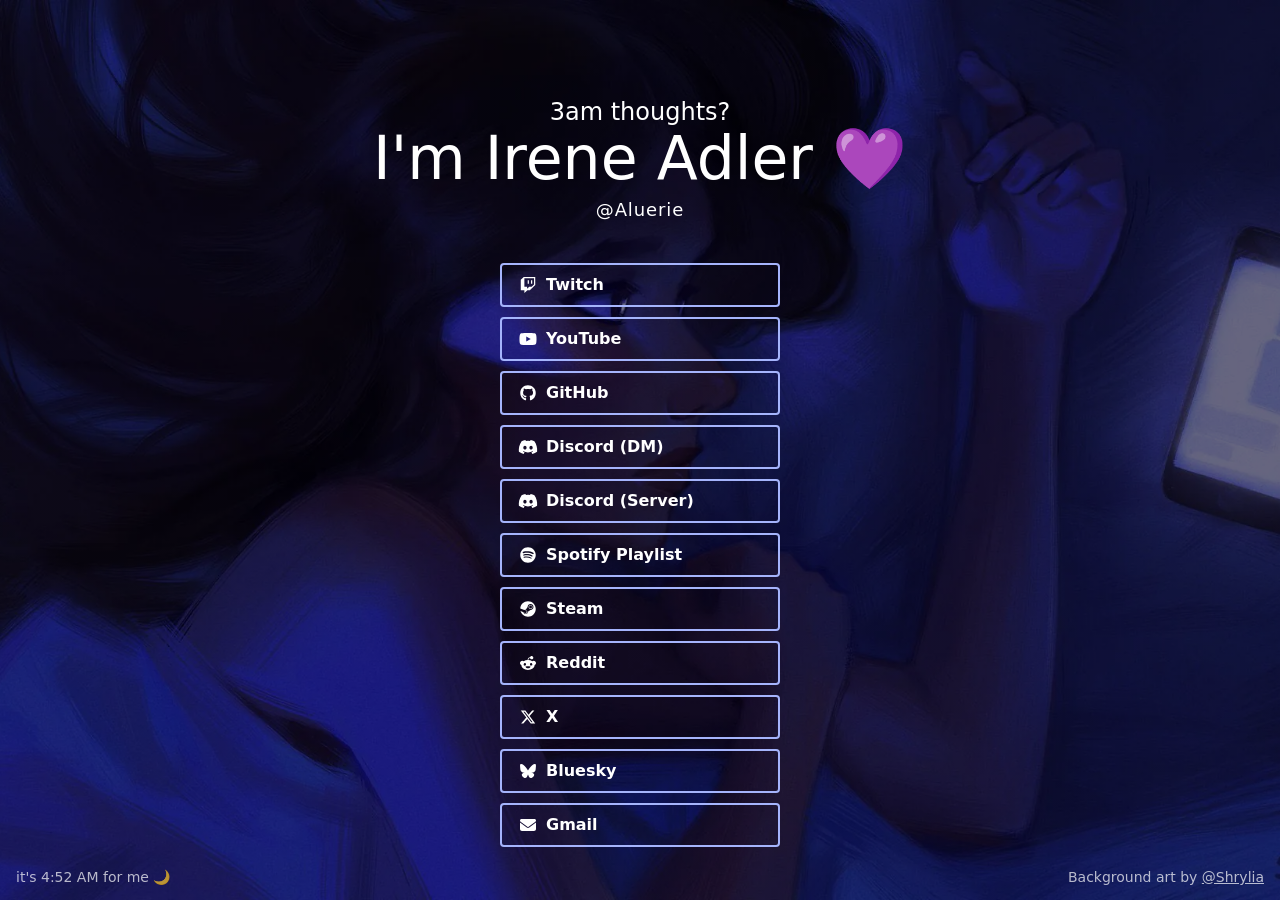
==== commit bf4d5776: "➕ Show Reddit, X and Bluesky links" ====
--- a/index.html
+++ b/index.html
@@ -62,7 +62,10 @@
               "type": 1,
               "components": [
                 { "type": 2, "style": 5, "label": "Spotify Playlist", "emoji": { "name": "🎵" }, "url": "https://open.spotify.com/playlist/7fVAcuDPLVAUL8555vy8Kz" },
-                { "type": 2, "style": 5, "label": "Steam", "emoji": { "name": "🎮" }, "url": "https://steamcommunity.com/id/dorothy_a/" }
+                { "type": 2, "style": 5, "label": "Steam", "emoji": { "name": "🎮" }, "url": "https://steamcommunity.com/id/dorothy_a/" },
+                { "type": 2, "style": 5, "label": "Reddit", "emoji": { "name": "👽" }, "url": "https://www.reddit.com/u/Aluerie" },
+                { "type": 2, "style": 5, "label": "X", "emoji": { "name": "🐦" }, "url": "https://x.com/AluerieX" },
+                { "type": 2, "style": 5, "label": "Bluesky", "emoji": { "name": "🦋" }, "url": "https://bsky.app/profile/aluerie.bsky.social" }
               ]
             },
             { "type": 14, "divider": true, "spacing": 1 },
@@ -130,7 +133,6 @@
           <a class="link-btn brand-steam" href="https://steamcommunity.com/id/dorothy_a/">
             <svg class="icon" aria-hidden="true"><use href="#i-steam"/></svg><span>Steam</span></a>
         </li>
-        <!--
         <li>
           <a class="link-btn brand-reddit" href="https://www.reddit.com/u/Aluerie">
             <svg class="icon" aria-hidden="true"><use href="#i-reddit-alien"/></svg><span>Reddit</span></a>
@@ -143,7 +145,6 @@
           <a class="link-btn brand-bluesky" href="https://bsky.app/profile/aluerie.bsky.social">
             <svg class="icon" aria-hidden="true"><use href="#i-bluesky"/></svg><span>Bluesky</span></a>
         </li>
-        -->
         <li>
           <a class="link-btn brand-email" href="mailto:aluerie@gmail.com">
             <svg class="icon" aria-hidden="true"><use href="#i-envelope"/></svg><span>Gmail</span></a>
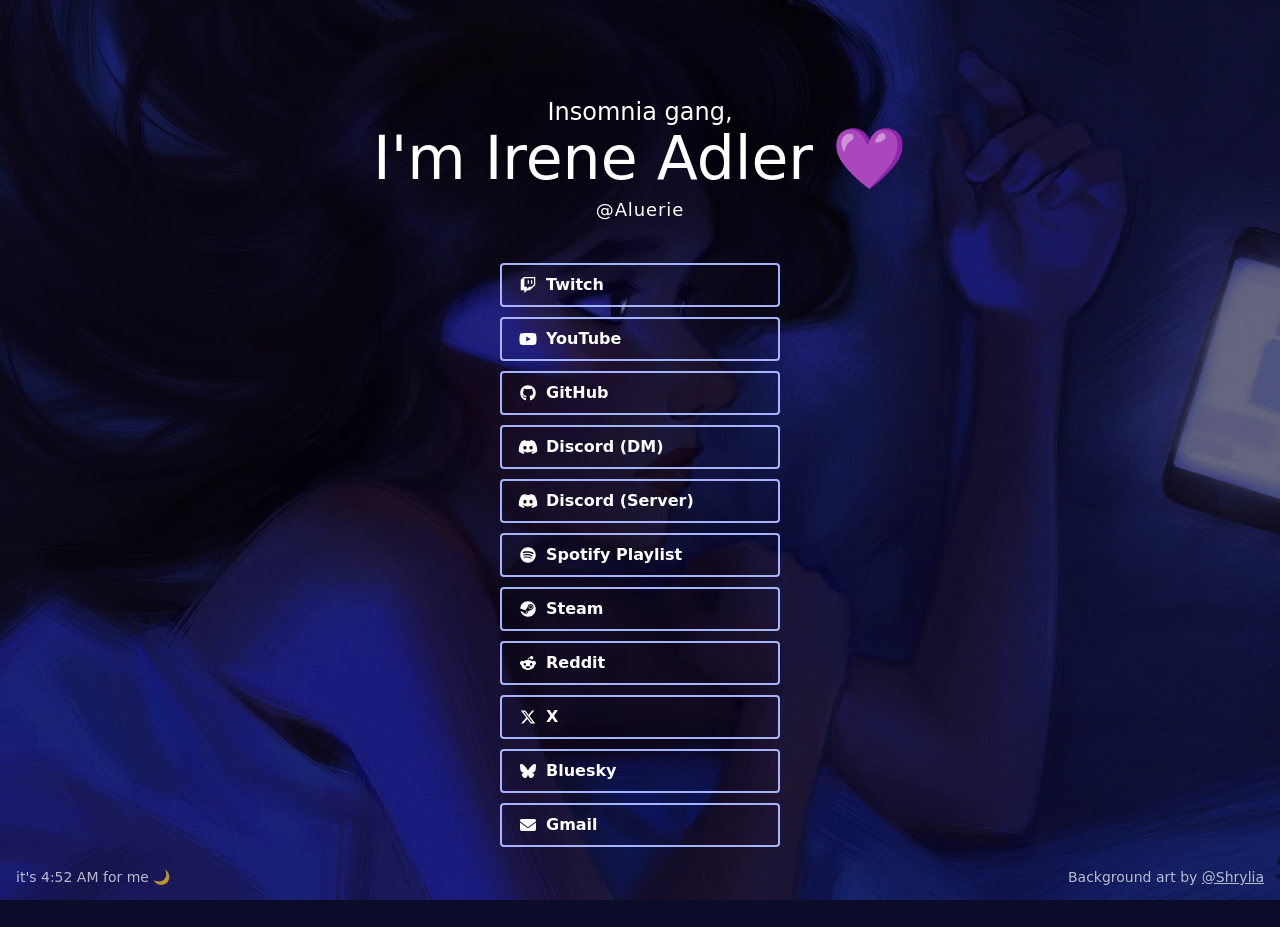
==== commit b3f151f2: "🍱 Use the link preview image in the Discord card" ====
--- a/index.html
+++ b/index.html
@@ -43,8 +43,8 @@
               "type": 12,
               "items": [
                 {
-                  "media": { "url": "https://aluerie.github.io/img/background.jpg" },
-                  "description": "A girl lying in bed at night, lit by the blue glow of her phone"
+                  "media": { "url": "https://aluerie.github.io/img/og.jpg" },
+                  "description": "Hello there, I'm Irene Adler 💜 @Aluerie, over art of a girl lying in bed at night lit by her phone"
                 }
               ]
             },
--- a/css/style.css
+++ b/css/style.css
@@ -11,7 +11,8 @@
 
 body {
     margin: 0;
-    padding: 6rem 1rem 2rem;
+    /* Extra room at the bottom so the last button scrolls clear of the fixed clock / song / credit lines. */
+    padding: 6rem 1rem 5rem;
     font-family: ui-sans-serif, system-ui, sans-serif, "Apple Color Emoji", "Segoe UI Emoji", "Segoe UI Symbol", "Noto Color Emoji";
     line-height: 1.5;
     color: #fff;
@@ -224,6 +225,9 @@
     li:nth-child(6) { animation-delay: 540ms; }
     li:nth-child(7) { animation-delay: 600ms; }
     li:nth-child(8) { animation-delay: 660ms; }
+    li:nth-child(9) { animation-delay: 720ms; }
+    li:nth-child(10) { animation-delay: 780ms; }
+    li:nth-child(11) { animation-delay: 840ms; }
 }
 
 .link-btn:focus-visible {
@@ -343,6 +347,12 @@
     transition: opacity 0.3s;
 }
 
+/* 16:9, for video thumbnails. */
+.toast-image.wide {
+    width: 6rem;
+    height: 3.375rem;
+}
+
 /* Cards behind the front one hide their picture like they hide their text. */
 .toast.behind .toast-image {
     opacity: 0;
@@ -354,6 +364,34 @@
     z-index: 1;
     border-radius: 1rem;
     cursor: pointer;
+}
+
+/* "Incoming notification": the phone lights up, and shakes unless motion is reduced. */
+@keyframes phone-glow {
+    0%, 100% {
+        background: transparent;
+        box-shadow: none;
+    }
+    25%, 75% {
+        background: rgba(210, 220, 255, 0.12);
+        box-shadow: 0 0 32px 8px rgba(190, 200, 255, 0.55);
+    }
+}
+
+@keyframes phone-shake {
+    0%, 70%, 100% { transform: rotate(0); }
+    10%, 30%, 50% { transform: rotate(-4deg); }
+    20%, 40%, 60% { transform: rotate(4deg); }
+}
+
+.phone-spot.buzz {
+    animation: phone-glow 1.6s ease-in-out;
+}
+
+@media (prefers-reduced-motion: no-preference) {
+    .phone-spot.buzz {
+        animation: phone-glow 1.6s ease-in-out, phone-shake 0.9s ease-in-out;
+    }
 }
 
 /* 404 mini-game. */
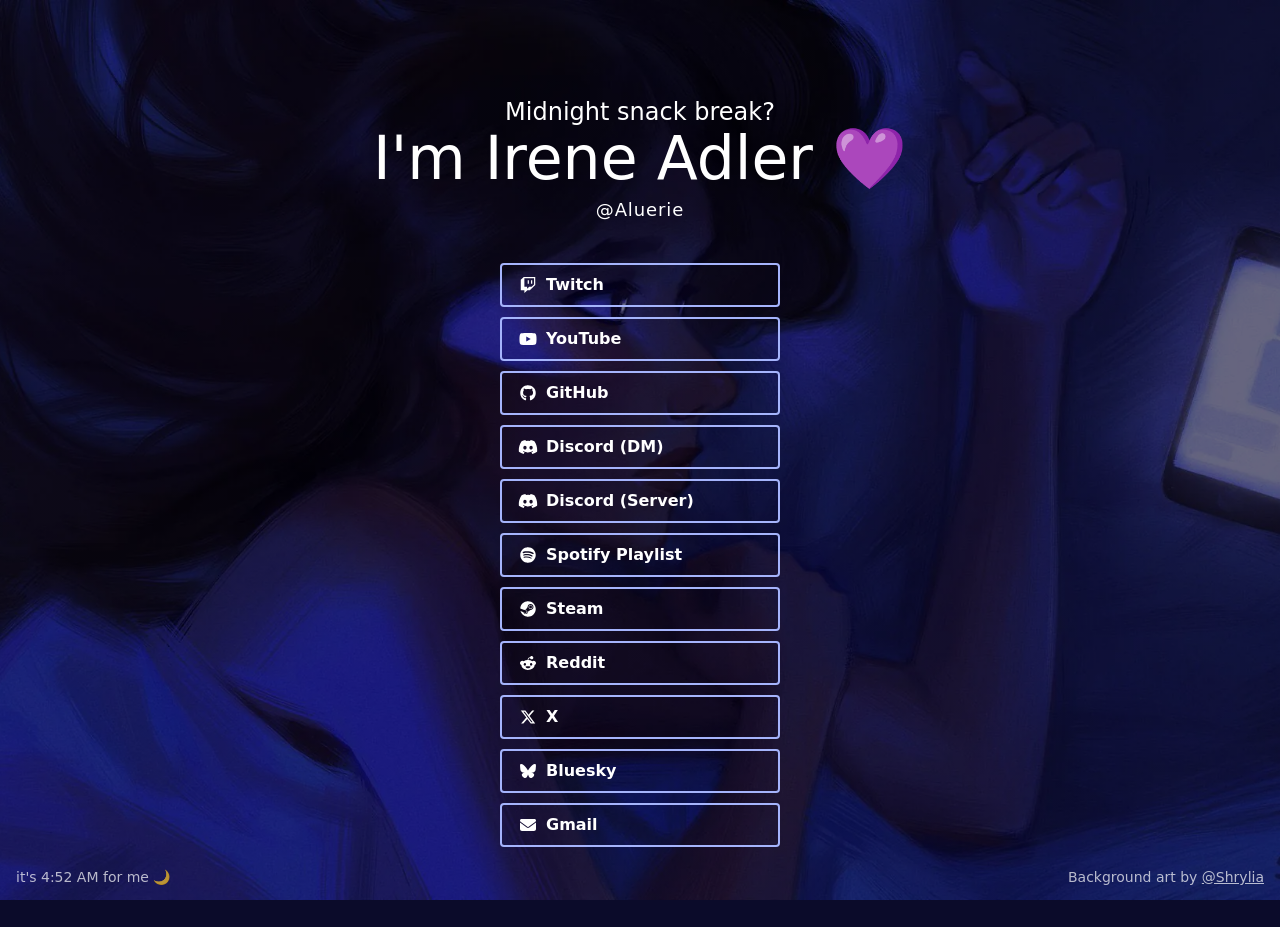
==== commit 2bf90a19: "🧪 Test which emoji forms the Discord card accepts" ====
--- a/index.html
+++ b/index.html
@@ -51,25 +51,25 @@
             {
               "type": 1,
               "components": [
-                { "type": 2, "style": 5, "label": "Twitch", "emoji": { "name": "🎦" }, "url": "https://www.twitch.tv/irene_adler__" },
-                { "type": 2, "style": 5, "label": "YouTube", "emoji": { "name": "▶️" }, "url": "https://www.youtube.com/@Aluerie" },
-                { "type": 2, "style": 5, "label": "GitHub", "emoji": { "name": "💻" }, "url": "https://github.com/Aluerie" },
-                { "type": 2, "style": 5, "label": "Discord (DM)", "emoji": { "name": "💬" }, "url": "https://discord.com/users/312204139751014400" },
-                { "type": 2, "style": 5, "label": "Discord (Server)", "emoji": { "name": "🏠" }, "url": "https://discord.gg/K8FuDeP" }
+                { "type": 2, "style": 5, "label": "Twitch", "emoji": { "id": "1574793756203552848" }, "url": "https://www.twitch.tv/irene_adler__" },
+                { "type": 2, "style": 5, "label": "YouTube", "emoji": { "id": "1574793792681283694" }, "url": "https://www.youtube.com/@Aluerie" },
+                { "type": 2, "style": 5, "label": "GitHub", "emoji": { "id": "1574793669519613992" }, "url": "https://github.com/Aluerie" },
+                { "type": 2, "style": 5, "label": "Discord (DM)", "emoji": { "id": "1574793652289409035" }, "url": "https://discord.com/users/312204139751014400" },
+                { "type": 2, "style": 5, "label": "Discord (Server)", "emoji": { "id": "1574793652289409035" }, "url": "https://discord.gg/K8FuDeP" }
               ]
             },
             {
               "type": 1,
               "components": [
-                { "type": 2, "style": 5, "label": "Spotify Playlist", "emoji": { "name": "🎵" }, "url": "https://open.spotify.com/playlist/7fVAcuDPLVAUL8555vy8Kz" },
-                { "type": 2, "style": 5, "label": "Steam", "emoji": { "name": "🎮" }, "url": "https://steamcommunity.com/id/dorothy_a/" },
-                { "type": 2, "style": 5, "label": "Reddit", "emoji": { "name": "👽" }, "url": "https://www.reddit.com/u/Aluerie" },
-                { "type": 2, "style": 5, "label": "X", "emoji": { "name": "🐦" }, "url": "https://x.com/AluerieX" },
-                { "type": 2, "style": 5, "label": "Bluesky", "emoji": { "name": "🦋" }, "url": "https://bsky.app/profile/aluerie.bsky.social" }
+                { "type": 2, "style": 5, "label": "Spotify Playlist", "emoji": { "name": "🟢" }, "url": "https://open.spotify.com/playlist/7fVAcuDPLVAUL8555vy8Kz" },
+                { "type": 2, "style": 5, "label": "Steam", "emoji": { "name": "🔵" }, "url": "https://steamcommunity.com/id/dorothy_a/" },
+                { "type": 2, "style": 5, "label": "Reddit", "emoji": { "name": "🟠" }, "url": "https://www.reddit.com/u/Aluerie" },
+                { "type": 2, "style": 5, "label": "X", "emoji": { "name": "⚫" }, "url": "https://x.com/AluerieX" },
+                { "type": 2, "style": 5, "label": "Bluesky", "emoji": { "name": "🔵" }, "url": "https://bsky.app/profile/aluerie.bsky.social" }
               ]
             },
             { "type": 14, "divider": true, "spacing": 1 },
-            { "type": 10, "content": "-# ✉️ aluerie@gmail.com · Background art by [@Shrylia](https://x.com/shrylia)" }
+            { "type": 10, "content": "-# <:twitch:1574793756203552848> <:github:1574793669519613992> ✉️ aluerie@gmail.com · Background art by [@Shrylia](https://x.com/shrylia)" }
           ]
         }
       }
--- a/css/style.css
+++ b/css/style.css
@@ -372,25 +372,25 @@
         background: transparent;
         box-shadow: none;
     }
-    25%, 75% {
-        background: rgba(210, 220, 255, 0.12);
-        box-shadow: 0 0 32px 8px rgba(190, 200, 255, 0.55);
+    50% {
+        background: rgba(210, 220, 255, 0.06);
+        box-shadow: 0 0 24px 4px rgba(190, 200, 255, 0.3);
     }
 }
 
 @keyframes phone-shake {
-    0%, 70%, 100% { transform: rotate(0); }
-    10%, 30%, 50% { transform: rotate(-4deg); }
-    20%, 40%, 60% { transform: rotate(4deg); }
+    0%, 50%, 100% { transform: rotate(0); }
+    15%, 35% { transform: rotate(-1.5deg); }
+    25% { transform: rotate(1.5deg); }
 }
 
 .phone-spot.buzz {
-    animation: phone-glow 1.6s ease-in-out;
+    animation: phone-glow 2.4s ease-in-out;
 }
 
 @media (prefers-reduced-motion: no-preference) {
     .phone-spot.buzz {
-        animation: phone-glow 1.6s ease-in-out, phone-shake 0.9s ease-in-out;
+        animation: phone-glow 2.4s ease-in-out, phone-shake 0.8s ease-in-out;
     }
 }
 
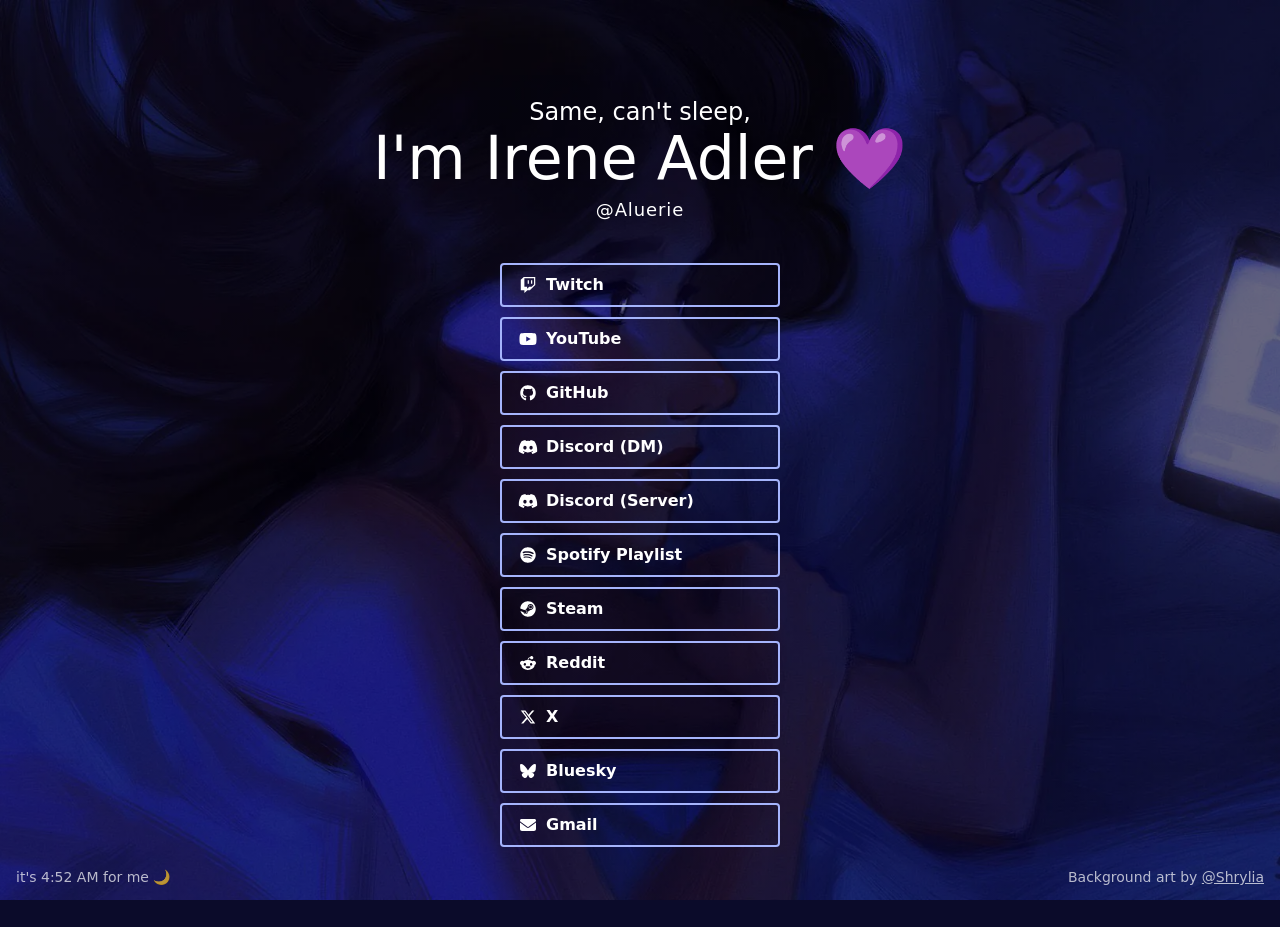
==== commit 09ba9ed9: "💄 Use logo emojis on all Discord card buttons" ====
--- a/index.html
+++ b/index.html
@@ -21,6 +21,7 @@
     <!-- Discord card shown when the link is posted in Discord.
          Its buttons copy the link list in <main> below: when a link changes, update both.
          Max 5 buttons per row; buttons only accept web links (no mailto:).
+         Button logos are custom emojis from img/emojis, given by "id" only: adding their "name" makes Discord drop the buttons.
          Test after pushing: wait ~10 min, then post https://aluerie.github.io/?v=<new number>. -->
     <script id="discord:component-embed" type="application/json">
       {
@@ -61,15 +62,15 @@
             {
               "type": 1,
               "components": [
-                { "type": 2, "style": 5, "label": "Spotify Playlist", "emoji": { "name": "🟢" }, "url": "https://open.spotify.com/playlist/7fVAcuDPLVAUL8555vy8Kz" },
-                { "type": 2, "style": 5, "label": "Steam", "emoji": { "name": "🔵" }, "url": "https://steamcommunity.com/id/dorothy_a/" },
-                { "type": 2, "style": 5, "label": "Reddit", "emoji": { "name": "🟠" }, "url": "https://www.reddit.com/u/Aluerie" },
-                { "type": 2, "style": 5, "label": "X", "emoji": { "name": "⚫" }, "url": "https://x.com/AluerieX" },
-                { "type": 2, "style": 5, "label": "Bluesky", "emoji": { "name": "🔵" }, "url": "https://bsky.app/profile/aluerie.bsky.social" }
+                { "type": 2, "style": 5, "label": "Spotify Playlist", "emoji": { "id": "1574793719075307520" }, "url": "https://open.spotify.com/playlist/7fVAcuDPLVAUL8555vy8Kz" },
+                { "type": 2, "style": 5, "label": "Steam", "emoji": { "id": "1574793738499137707" }, "url": "https://steamcommunity.com/id/dorothy_a/" },
+                { "type": 2, "style": 5, "label": "Reddit", "emoji": { "id": "1574793700326899804" }, "url": "https://www.reddit.com/u/Aluerie" },
+                { "type": 2, "style": 5, "label": "X", "emoji": { "id": "1574793774050181222" }, "url": "https://x.com/AluerieX" },
+                { "type": 2, "style": 5, "label": "Bluesky", "emoji": { "id": "1574793600871571606" }, "url": "https://bsky.app/profile/aluerie.bsky.social" }
               ]
             },
             { "type": 14, "divider": true, "spacing": 1 },
-            { "type": 10, "content": "-# <:twitch:1574793756203552848> <:github:1574793669519613992> ✉️ aluerie@gmail.com · Background art by [@Shrylia](https://x.com/shrylia)" }
+            { "type": 10, "content": "-# ✉️ aluerie@gmail.com · Background art by [@Shrylia](https://x.com/shrylia)" }
           ]
         }
       }
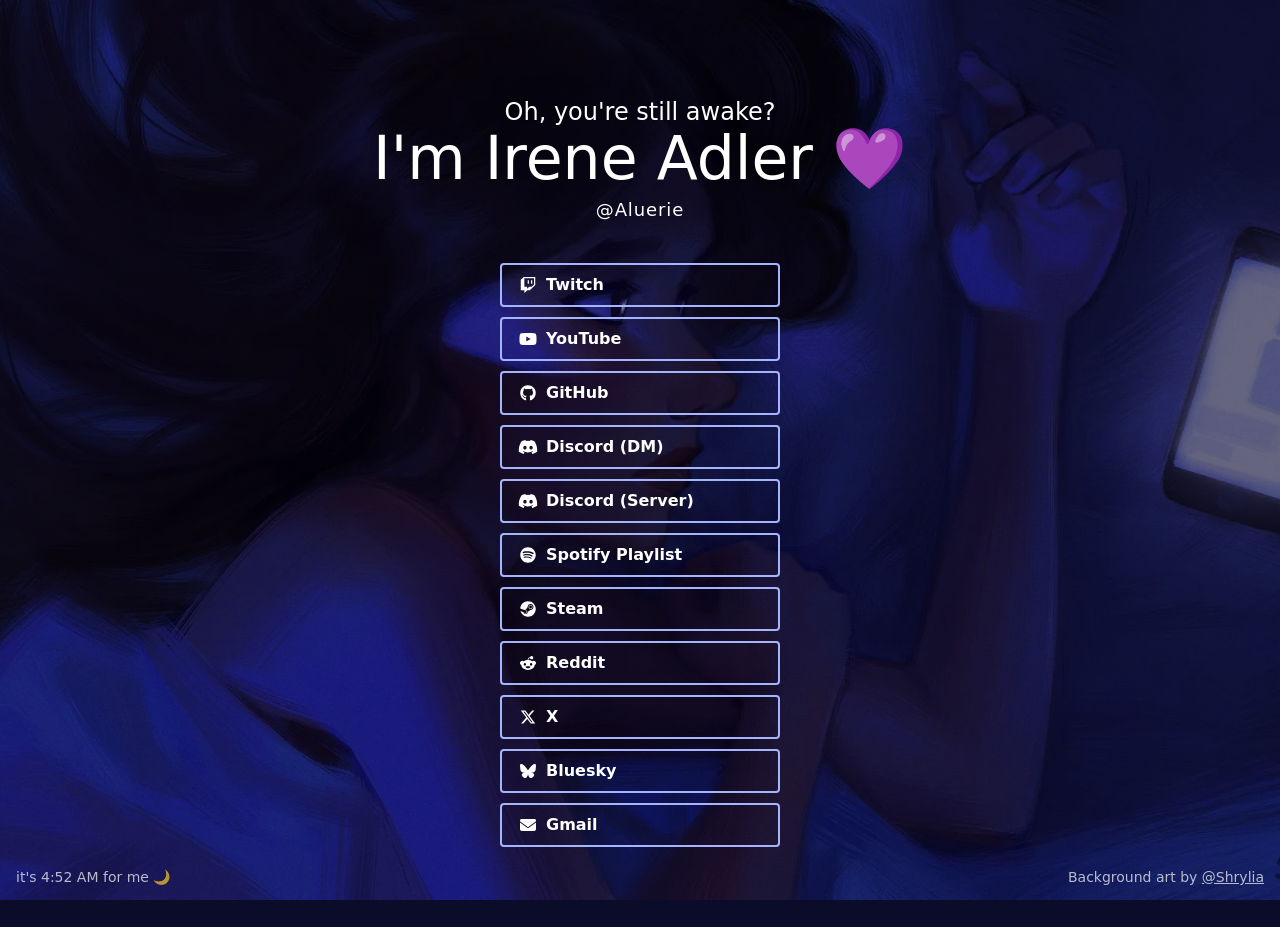
==== commit 78656ce6: "📝 Update the screenshot, README and preview alt text" ====
--- a/index.html
+++ b/index.html
@@ -14,7 +14,7 @@
     <meta property="og:image" content="https://aluerie.github.io/img/og.jpg">
     <meta property="og:image:width" content="1200">
     <meta property="og:image:height" content="630">
-    <meta property="og:image:alt" content="Hello there, I'm Irene Adler 💜 @Aluerie, with Twitch, GitHub, Discord, Spotify and Steam links, over art of a girl lying in bed at night lit by her phone">
+    <meta property="og:image:alt" content="Hello there, I'm Irene Adler 💜 @Aluerie, with Twitch, YouTube, GitHub, Discord, Spotify and Steam links, over art of a girl lying in bed at night lit by her phone">
     <meta name="twitter:card" content="summary_large_image">
     <meta name="twitter:image" content="https://aluerie.github.io/img/og.jpg">
     <meta name="theme-color" content="#6366f1">
